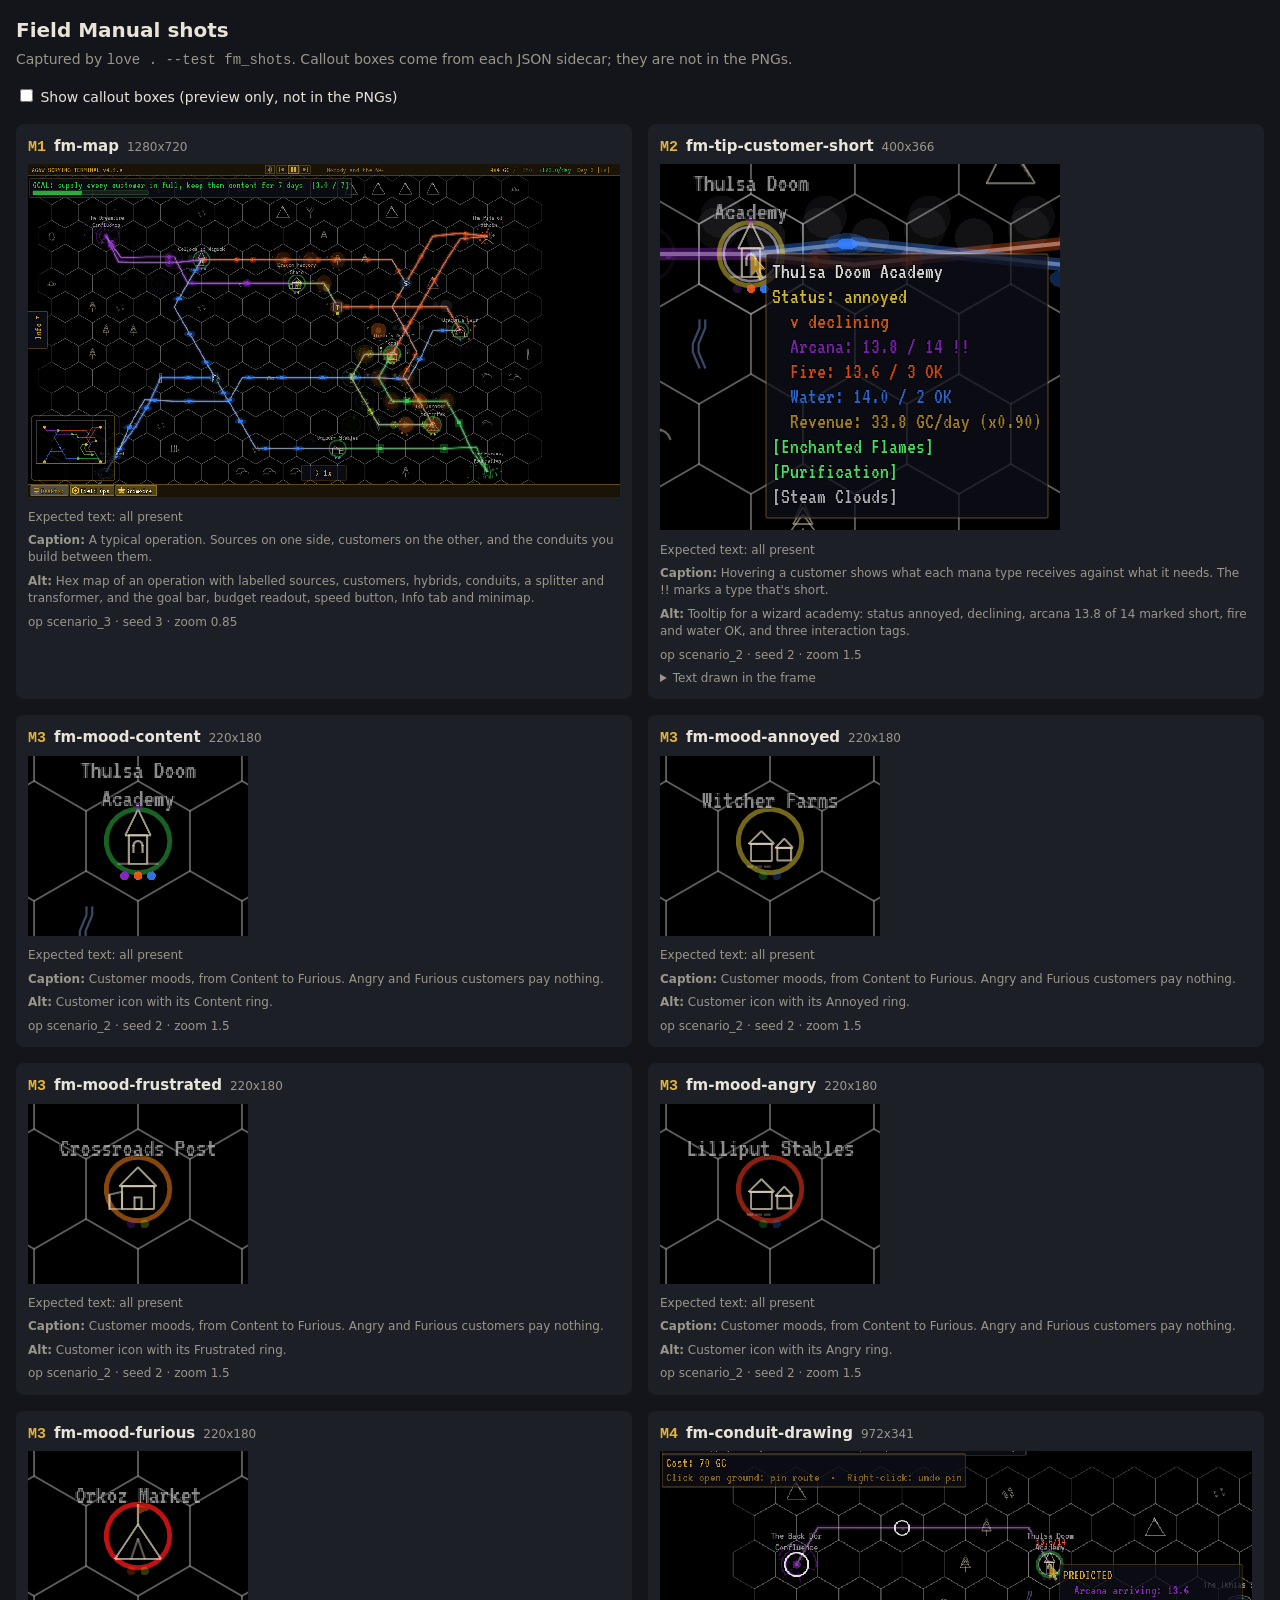
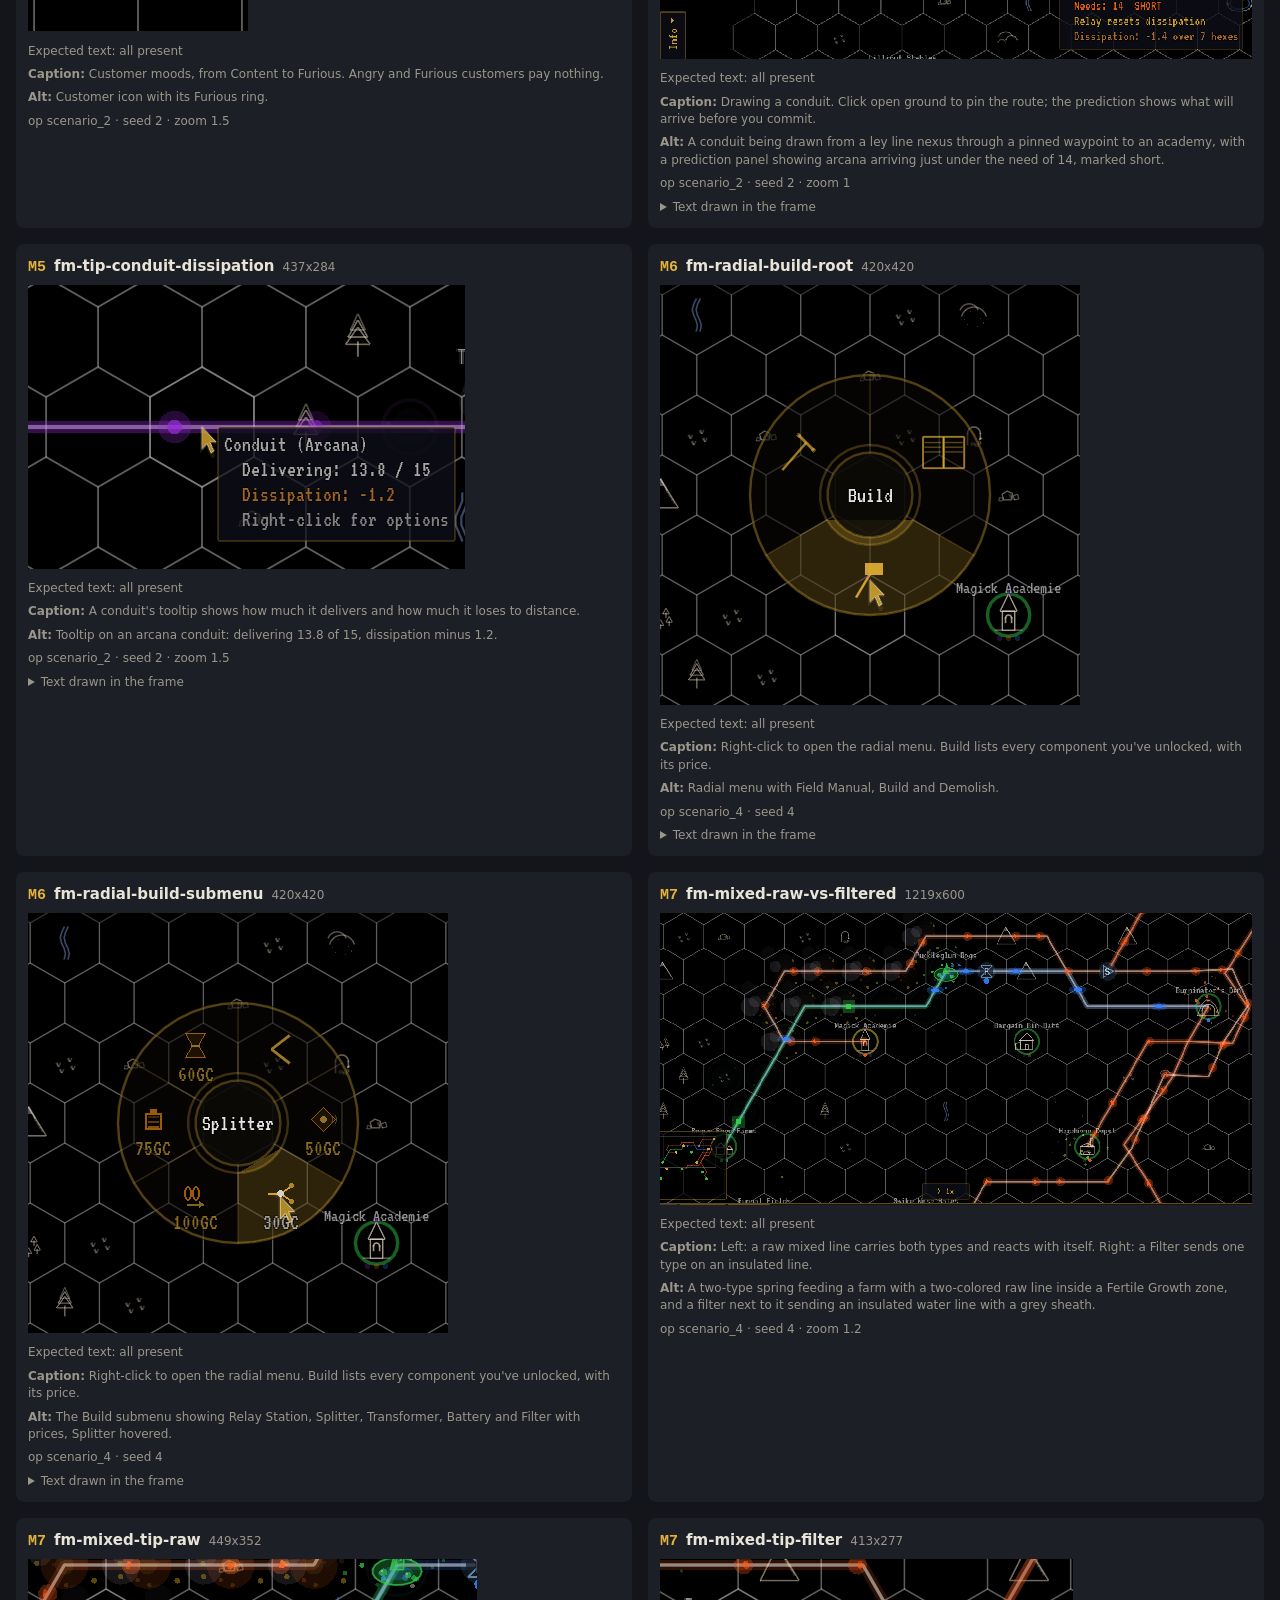
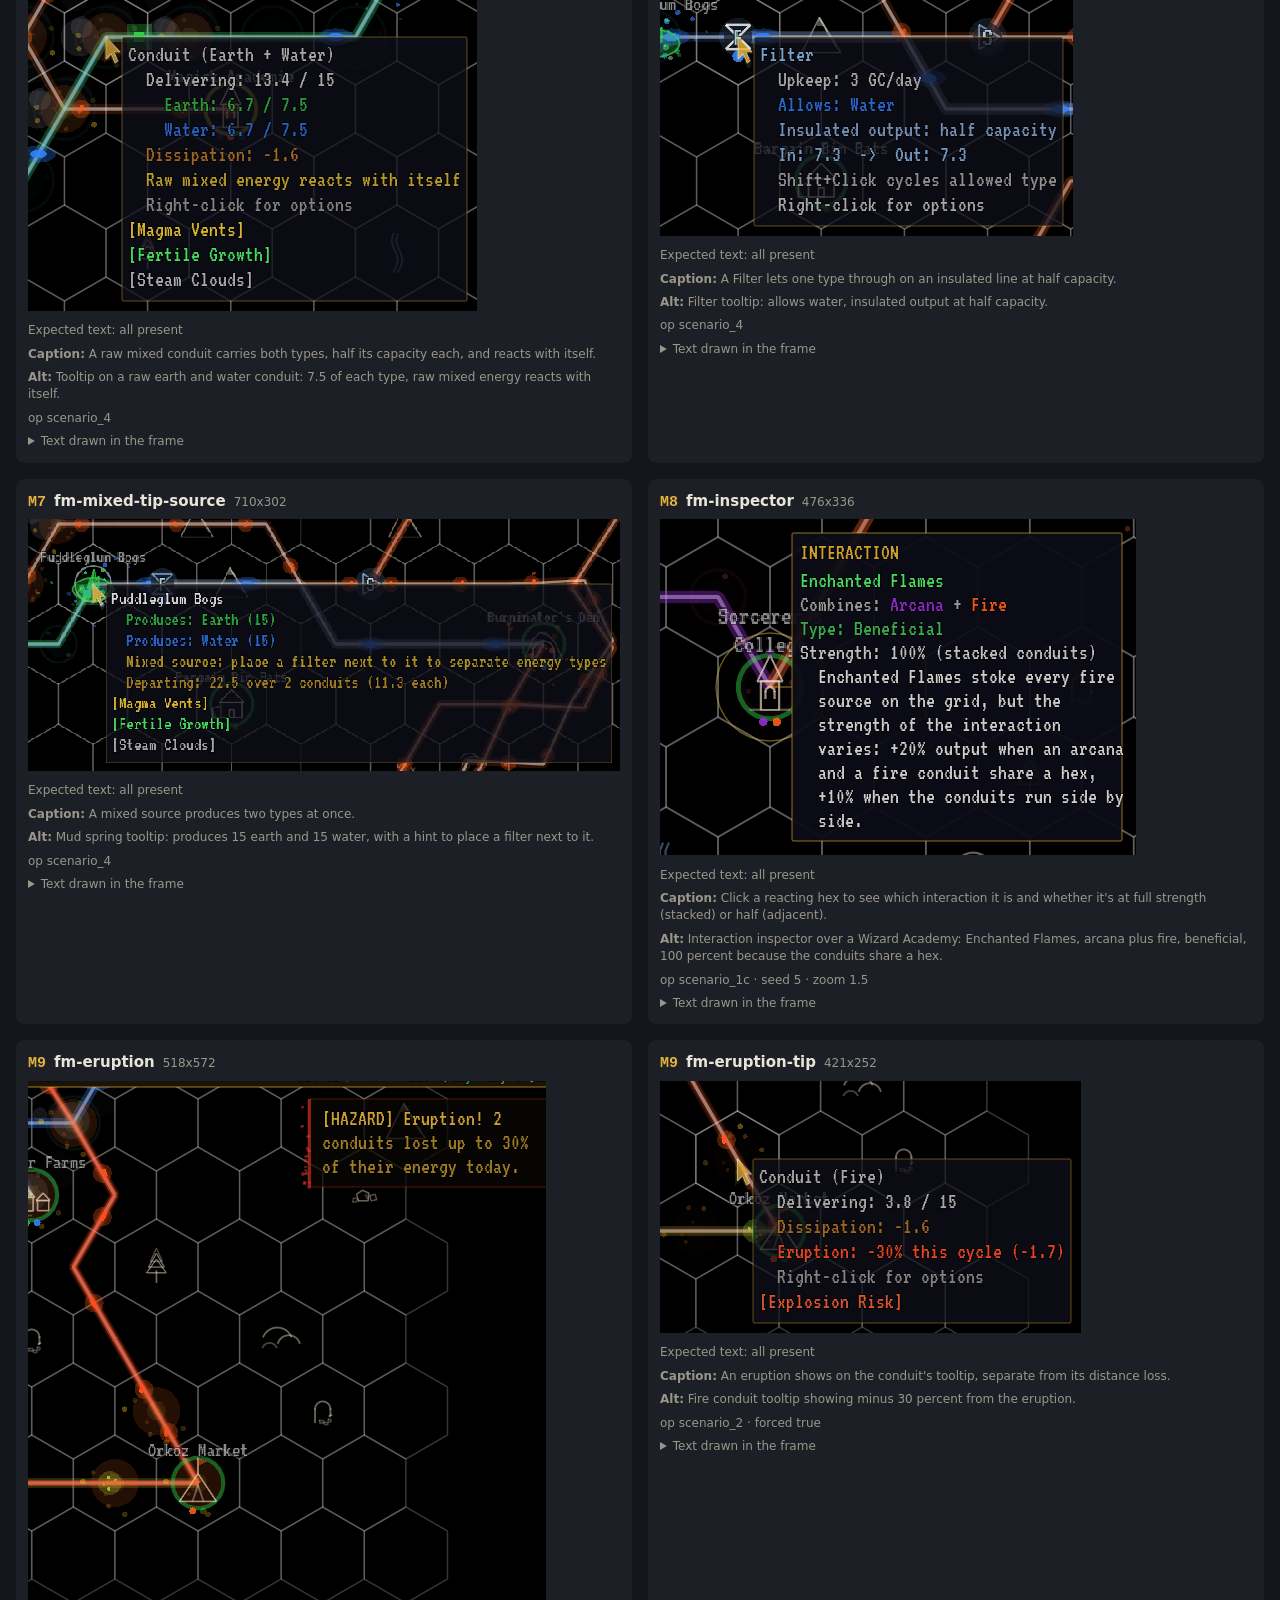
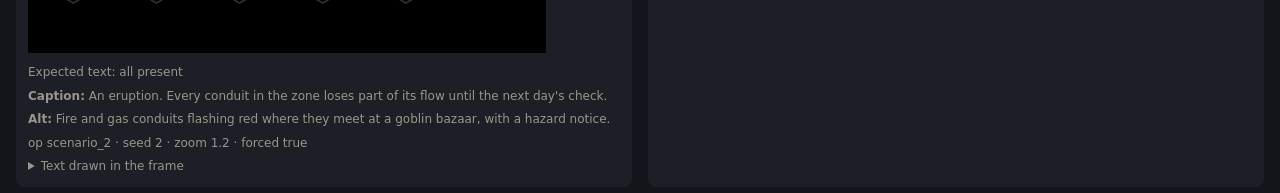
==== fm-shots/index.html @ 72612982 "Add Field Manual screenshot masters The nine Must shots (M1-M9, 18 images) captured from game 1.1.0 " ====
<!doctype html><html lang="en"><head><meta charset="utf-8">
<meta name="viewport" content="width=device-width, initial-scale=1">
<title>Field Manual Shots</title>
<style>
:root { --bg:#14151a; --card:#1d1f26; --fg:#e8e4d8; --dim:#9a968a; --amber:#e6b33a; --bad:#ff6b5a; --ok:#6fd38a; --box:#39c6ff; }
* { box-sizing: border-box; }
body { margin:0; padding:16px; background:var(--bg); color:var(--fg); font:14px/1.45 -apple-system, system-ui, sans-serif; }
h1 { font-size:20px; margin:0 0 4px; } .sub { color:var(--dim); margin:0 0 16px; }
.bar { display:flex; gap:16px; align-items:center; margin-bottom:16px; flex-wrap:wrap; }
.grid { display:grid; grid-template-columns:repeat(auto-fill, minmax(min(100%, 520px), 1fr)); gap:16px; }
.card { background:var(--card); border-radius:8px; padding:12px; min-width:0; }
.card h2 { font-size:15px; margin:0 0 6px; display:flex; gap:8px; align-items:baseline; flex-wrap:wrap; }
.id { color:var(--amber); font-family:ui-monospace, monospace; }
.size { color:var(--dim); font-weight:normal; font-size:12px; }
.shot { position:relative; display:inline-block; max-width:100%; line-height:0; background:#000; }
.shot img { max-width:100%; height:auto; display:block; image-rendering:pixelated; }
.co { position:absolute; border:2px solid var(--box); border-radius:3px; pointer-events:none; }
.co span { position:absolute; left:-2px; top:-18px; background:var(--box); color:#000; font:600 11px/16px system-ui; padding:0 4px; white-space:nowrap; border-radius:2px; }
body.nocall .co { display:none; }
.ok { color:var(--ok); } .bad { color:var(--bad); }
.meta { color:var(--dim); font-size:12px; margin-top:6px; overflow-wrap:anywhere; }
details { margin-top:6px; font-size:12px; color:var(--dim); } pre { white-space:pre-wrap; overflow-wrap:anywhere; }
</style></head><body class="nocall">
<h1>Field Manual shots</h1>
<p class="sub">Captured by <code>love . --test fm_shots</code>. Callout boxes come from each JSON sidecar; they are not in the PNGs.</p>
<div class="bar"><label><input type="checkbox" onchange="document.body.classList.toggle('nocall', !this.checked)"> Show callout boxes (preview only, not in the PNGs)</label></div>
<div class="grid">

<div class="card">
<h2><span class="id">M1</span> fm-map <span class="size">1280x720</span></h2>
<div class="shot"><img src="fm-map.png" width="1280" height="720" alt="Hex map of an operation with labelled sources, customers, hybrids, conduits, a splitter and transformer, and the goal bar, budget readout, speed button, Info tab and minimap." loading="lazy">
<div class="co" style="left:11.563%;top:18.889%;width:3.203%;height:5.694%"><span>source</span></div>
<div class="co" style="left:27.734%;top:25.972%;width:3.203%;height:5.694%"><span>customer</span></div>
<div class="co" style="left:43.906%;top:33.194%;width:2.891%;height:5.139%"><span>mood ring</span></div>
<div class="co" style="left:44.766%;top:37.917%;width:1.250%;height:1.250%"><span>need dots (bright = supplied)</span></div>
<div class="co" style="left:59.922%;top:54.306%;width:3.203%;height:5.694%"><span>hybrid</span></div>
<div class="co" style="left:11.563%;top:18.889%;width:19.297%;height:12.778%"><span>conduit with pulses</span></div>
<div class="co" style="left:62.500%;top:33.472%;width:2.656%;height:4.722%"><span>splitter</span></div>
<div class="co" style="left:50.938%;top:40.556%;width:2.656%;height:4.722%"><span>transformer</span></div>
<div class="co" style="left:0.781%;top:4.722%;width:53.438%;height:4.722%"><span>goal and streak bar</span></div>
<div class="co" style="left:78.047%;top:0.417%;width:3.281%;height:2.500%"><span>budget and credit limit</span></div>
<div class="co" style="left:86.250%;top:0.417%;width:5.469%;height:2.500%"><span>daily income</span></div>
<div class="co" style="left:92.813%;top:0.417%;width:5.469%;height:2.500%"><span>day</span></div>
<div class="co" style="left:45.547%;top:89.444%;width:8.828%;height:6.667%"><span>speed control</span></div>
<div class="co" style="left:0.000%;top:44.167%;width:3.281%;height:11.111%"><span>[Info] tab</span></div>
<div class="co" style="left:0.625%;top:75.556%;width:14.063%;height:19.444%"><span>minimap</span></div>
<div class="co" style="left:0.000%;top:96.111%;width:100.000%;height:3.889%"><span>taskbar</span></div>
</div>
<div class="meta ok">Expected text: all present</div>
<div class="meta"><b>Caption:</b> A typical operation. Sources on one side, customers on the other, and the conduits you build between them.</div>
<div class="meta"><b>Alt:</b> Hex map of an operation with labelled sources, customers, hybrids, conduits, a splitter and transformer, and the goal bar, budget readout, speed button, Info tab and minimap.</div>
<div class="meta">op scenario_3 &middot; seed 3 &middot; zoom 0.85</div>
</div>
<div class="card">
<h2><span class="id">M2</span> fm-tip-customer-short <span class="size">400x366</span></h2>
<div class="shot"><img src="fm-tip-customer-short.png" width="400" height="366" alt="Tooltip for a wizard academy: status annoyed, declining, arcana 13.8 of 14 marked short, fire and water OK, and three interaction tags." loading="lazy">
<div class="co" style="left:28.000%;top:46.721%;width:49.500%;height:6.011%"><span>got / need</span></div>
<div class="co" style="left:73.000%;top:46.721%;width:4.500%;height:6.011%"><span>!! means short</span></div>
<div class="co" style="left:28.000%;top:39.891%;width:29.250%;height:6.011%"><span>declining trend</span></div>
<div class="co" style="left:79.750%;top:67.213%;width:15.750%;height:6.011%"><span>mood multiplier</span></div>
</div>
<div class="meta ok">Expected text: all present</div>
<div class="meta"><b>Caption:</b> Hovering a customer shows what each mana type receives against what it needs. The !! marks a type that's short.</div>
<div class="meta"><b>Alt:</b> Tooltip for a wizard academy: status annoyed, declining, arcana 13.8 of 14 marked short, fire and water OK, and three interaction tags.</div>
<div class="meta">op scenario_2 &middot; seed 2 &middot; zoom 1.5</div>
<details><summary>Text drawn in the frame</summary><pre>The Back Dor
Confluence
The Maha's Flame
The Ikhlas Spring
The Underdark
Seam
The Bog of
Eternal Stench
Thulsa Doom
Academy
Lilliput Stables
Witcher Farms
Crossroads Post
Orkoz Market
GOAL: supply every customer in full, keep them content for 5 days
Thulsa Doom Academy
Status: annoyed
  v declining
  Arcana: 13.8 / 14 !!
  Fire: 13.6 / 3 OK
  Water: 14.0 / 2 OK
  Revenue: 33.8 GC/day (x0.90)
[Enchanted Flames]
[Purification]
[Steam Clouds]
&gt; 1x
Info
AG&amp;W SCRYING TERMINAL v4.2.0
Day 1 [1x]
+33.8/day
240 GC
 / -200
Nobody and the NeckRomancers - If It Don't Bite
Nobody and the NeckRomancers - If It Don't Bite
Desktop
Field Ops
Grimoire</pre></details>
</div>
<div class="card">
<h2><span class="id">M3</span> fm-mood-content <span class="size">220x180</span></h2>
<div class="shot"><img src="fm-mood-content.png" width="220" height="180" alt="Customer icon with its Content ring." loading="lazy">
</div>
<div class="meta ok">Expected text: all present</div>
<div class="meta"><b>Caption:</b> Customer moods, from Content to Furious. Angry and Furious customers pay nothing.</div>
<div class="meta"><b>Alt:</b> Customer icon with its Content ring.</div>
<div class="meta">op scenario_2 &middot; seed 2 &middot; zoom 1.5</div>
</div>
<div class="card">
<h2><span class="id">M3</span> fm-mood-annoyed <span class="size">220x180</span></h2>
<div class="shot"><img src="fm-mood-annoyed.png" width="220" height="180" alt="Customer icon with its Annoyed ring." loading="lazy">
</div>
<div class="meta ok">Expected text: all present</div>
<div class="meta"><b>Caption:</b> Customer moods, from Content to Furious. Angry and Furious customers pay nothing.</div>
<div class="meta"><b>Alt:</b> Customer icon with its Annoyed ring.</div>
<div class="meta">op scenario_2 &middot; seed 2 &middot; zoom 1.5</div>
</div>
<div class="card">
<h2><span class="id">M3</span> fm-mood-frustrated <span class="size">220x180</span></h2>
<div class="shot"><img src="fm-mood-frustrated.png" width="220" height="180" alt="Customer icon with its Frustrated ring." loading="lazy">
</div>
<div class="meta ok">Expected text: all present</div>
<div class="meta"><b>Caption:</b> Customer moods, from Content to Furious. Angry and Furious customers pay nothing.</div>
<div class="meta"><b>Alt:</b> Customer icon with its Frustrated ring.</div>
<div class="meta">op scenario_2 &middot; seed 2 &middot; zoom 1.5</div>
</div>
<div class="card">
<h2><span class="id">M3</span> fm-mood-angry <span class="size">220x180</span></h2>
<div class="shot"><img src="fm-mood-angry.png" width="220" height="180" alt="Customer icon with its Angry ring." loading="lazy">
</div>
<div class="meta ok">Expected text: all present</div>
<div class="meta"><b>Caption:</b> Customer moods, from Content to Furious. Angry and Furious customers pay nothing.</div>
<div class="meta"><b>Alt:</b> Customer icon with its Angry ring.</div>
<div class="meta">op scenario_2 &middot; seed 2 &middot; zoom 1.5</div>
</div>
<div class="card">
<h2><span class="id">M3</span> fm-mood-furious <span class="size">220x180</span></h2>
<div class="shot"><img src="fm-mood-furious.png" width="220" height="180" alt="Customer icon with its Furious ring." loading="lazy">
</div>
<div class="meta ok">Expected text: all present</div>
<div class="meta"><b>Caption:</b> Customer moods, from Content to Furious. Angry and Furious customers pay nothing.</div>
<div class="meta"><b>Alt:</b> Customer icon with its Furious ring.</div>
<div class="meta">op scenario_2 &middot; seed 2 &middot; zoom 1.5</div>
</div>
<div class="card">
<h2><span class="id">M4</span> fm-conduit-drawing <span class="size">972x341</span></h2>
<div class="shot"><img src="fm-conduit-drawing.png" width="972" height="341" alt="A conduit being drawn from a ley line nexus through a pinned waypoint to an academy, with a prediction panel showing arcana arriving just under the need of 14, marked short." loading="lazy">
<div class="co" style="left:20.576%;top:47.507%;width:4.938%;height:14.076%"><span>source</span></div>
<div class="co" style="left:38.889%;top:31.085%;width:4.115%;height:11.730%"><span>pinned waypoint</span></div>
<div class="co" style="left:20.576%;top:29.912%;width:47.737%;height:31.672%"><span>route preview</span></div>
<div class="co" style="left:1.029%;top:2.346%;width:50.000%;height:13.490%"><span>cost line</span></div>
<div class="co" style="left:67.490%;top:54.545%;width:30.864%;height:40.762%"><span>prediction panel</span></div>
</div>
<div class="meta ok">Expected text: all present</div>
<div class="meta"><b>Caption:</b> Drawing a conduit. Click open ground to pin the route; the prediction shows what will arrive before you commit.</div>
<div class="meta"><b>Alt:</b> A conduit being drawn from a ley line nexus through a pinned waypoint to an academy, with a prediction panel showing arcana arriving just under the need of 14, marked short.</div>
<div class="meta">op scenario_2 &middot; seed 2 &middot; zoom 1</div>
<details><summary>Text drawn in the frame</summary><pre>13.6/14
The Back Dor
Confluence
The Maha's Flame
The Ikhlas Spring
The Underdark
Seam
The Bog of
Eternal Stench
Thulsa Doom
Academy
Lilliput Stables
Witcher Farms
Crossroads Post
Orkoz Market
GOAL: supply every customer in full, keep them content for 5 days
Cost: 70 GC
Click open ground: pin route  •  Right-click: undo pin
PREDICTED
  Arcana arriving: 13.6
  Needs: 14  SHORT
  Relay resets dissipation
  Dissipation: -1.4 over 7 hexes
&gt; 1x
Info
AG&amp;W SCRYING TERMINAL v4.2.0
Day 0 [1x]
+0.0/day
500 GC
 / -200
Nobody and the NeckRomancers - If It Don't Bite
Nobody and the NeckRomancers - If It Don't Bite
Desktop
Field Ops
Grimoire</pre></details>
</div>
<div class="card">
<h2><span class="id">M5</span> fm-tip-conduit-dissipation <span class="size">437x284</span></h2>
<div class="shot"><img src="fm-tip-conduit-dissipation.png" width="437" height="284" alt="Tooltip on an arcana conduit: delivering 13.8 of 15, dissipation minus 1.2." loading="lazy">
<div class="co" style="left:44.851%;top:60.915%;width:47.368%;height:7.746%"><span>delivered / capacity</span></div>
<div class="co" style="left:44.851%;top:69.718%;width:39.130%;height:7.746%"><span>distance loss</span></div>
</div>
<div class="meta ok">Expected text: all present</div>
<div class="meta"><b>Caption:</b> A conduit's tooltip shows how much it delivers and how much it loses to distance.</div>
<div class="meta"><b>Alt:</b> Tooltip on an arcana conduit: delivering 13.8 of 15, dissipation minus 1.2.</div>
<div class="meta">op scenario_2 &middot; seed 2 &middot; zoom 1.5</div>
<details><summary>Text drawn in the frame</summary><pre>The Back Dor
Confluence
The Maha's Flame
The Ikhlas Spring
The Underdark
Seam
The Bog of
Eternal Stench
Thulsa Doom
Academy
Lilliput Stables
Witcher Farms
Crossroads Post
Orkoz Market
GOAL: supply every customer in full, keep them content for 5 days
Conduit (Arcana)
  Delivering: 13.8 / 15
  Dissipation: -1.2
  Right-click for options
&gt; 1x
Info
AG&amp;W SCRYING TERMINAL v4.2.0
Day 1 [1x]
+37.6/day
240 GC
 / -200
Nobody and the NeckRomancers - If It Don't Bite
Nobody and the NeckRomancers - If It Don't Bite
Desktop
Field Ops
Grimoire</pre></details>
</div>
<div class="card">
<h2><span class="id">M6</span> fm-radial-build-root <span class="size">420x420</span></h2>
<div class="shot"><img src="fm-radial-build-root.png" width="420" height="420" alt="Radial menu with Field Manual, Build and Demolish." loading="lazy">
</div>
<div class="meta ok">Expected text: all present</div>
<div class="meta"><b>Caption:</b> Right-click to open the radial menu. Build lists every component you've unlocked, with its price.</div>
<div class="meta"><b>Alt:</b> Radial menu with Field Manual, Build and Demolish.</div>
<div class="meta">op scenario_4 &middot; seed 4</div>
<details><summary>Text drawn in the frame</summary><pre>The Nightlight
Nexus
The Ashen Rift
The Hollow Places
Seep
Puddleglum Bogs
Magick Academie
Bargain Bin Bats
Hardhome Depot
Fungal Fields
Rogue Shoe Farms
Mimic Estates
Spike Nose Sales
Burninator's Den
Ye Dollar
Generale
Homeopathic
Magick College
GOAL: supply every customer in full, keep them content for 10 days
|| PAUSED
Build
Info
AG&amp;W SCRYING TERMINAL v4.2.0
Day 0 [1x] [P]
+0.0/day
1000 GC
 / -500
Nobody and the NeckRomancers - If It Don't Bite
Nobody and the NeckRomancers - If It Don't Bite
Desktop
Field Ops
Grimoire</pre></details>
</div>
<div class="card">
<h2><span class="id">M6</span> fm-radial-build-submenu <span class="size">420x420</span></h2>
<div class="shot"><img src="fm-radial-build-submenu.png" width="420" height="420" alt="The Build submenu showing Relay Station, Splitter, Transformer, Battery and Filter with prices, Splitter hovered." loading="lazy">
</div>
<div class="meta ok">Expected text: all present</div>
<div class="meta"><b>Caption:</b> Right-click to open the radial menu. Build lists every component you've unlocked, with its price.</div>
<div class="meta"><b>Alt:</b> The Build submenu showing Relay Station, Splitter, Transformer, Battery and Filter with prices, Splitter hovered.</div>
<div class="meta">op scenario_4 &middot; seed 4</div>
<details><summary>Text drawn in the frame</summary><pre>The Nightlight
Nexus
The Ashen Rift
The Hollow Places
Seep
Puddleglum Bogs
Magick Academie
Bargain Bin Bats
Hardhome Depot
Fungal Fields
Rogue Shoe Farms
Mimic Estates
Spike Nose Sales
Burninator's Den
Ye Dollar
Generale
Homeopathic
Magick College
GOAL: supply every customer in full, keep them content for 10 days
|| PAUSED
[ PAUSED — press SPACE or click &gt;&gt; ]
50GC
30GC
100GC
75GC
60GC
Splitter
Info
AG&amp;W SCRYING TERMINAL v4.2.0
Day 0 [1x] [P]
+0.0/day
1000 GC
 / -500
Nobody and the NeckRomancers - If It Don't Bite
Nobody and the NeckRomancers - If It Don't Bite
Desktop
Field Ops
Grimoire</pre></details>
</div>
<div class="card">
<h2><span class="id">M7</span> fm-mixed-raw-vs-filtered <span class="size">1219x600</span></h2>
<div class="shot"><img src="fm-mixed-raw-vs-filtered.png" width="1219" height="600" alt="A two-type spring feeding a farm with a two-colored raw line inside a Fertile Growth zone, and a filter next to it sending an insulated water line with a grey sheath." loading="lazy">
<div class="co" style="left:45.939%;top:15.167%;width:4.758%;height:9.667%"><span>mixed source</span></div>
<div class="co" style="left:8.450%;top:15.167%;width:42.248%;height:69.667%"><span>raw two-tone line</span></div>
<div class="co" style="left:34.537%;top:24.833%;width:13.946%;height:14.333%"><span>Fertile Growth zone</span></div>
<div class="co" style="left:53.158%;top:16.000%;width:3.938%;height:8.000%"><span>filter</span></div>
<div class="co" style="left:52.748%;top:15.167%;width:42.248%;height:21.667%"><span>insulated line</span></div>
</div>
<div class="meta ok">Expected text: all present</div>
<div class="meta"><b>Caption:</b> Left: a raw mixed line carries both types and reacts with itself. Right: a Filter sends one type on an insulated line.</div>
<div class="meta"><b>Alt:</b> A two-type spring feeding a farm with a two-colored raw line inside a Fertile Growth zone, and a filter next to it sending an insulated water line with a grey sheath.</div>
<div class="meta">op scenario_4 &middot; seed 4 &middot; zoom 1.2</div>
</div>
<div class="card">
<h2><span class="id">M7</span> fm-mixed-tip-raw <span class="size">449x352</span></h2>
<div class="shot"><img src="fm-mixed-tip-raw.png" width="449" height="352" alt="Tooltip on a raw earth and water conduit: 7.5 of each type, raw mixed energy reacts with itself." loading="lazy">
<div class="co" style="left:22.272%;top:38.068%;width:40.089%;height:13.352%"><span>per-type share</span></div>
<div class="co" style="left:22.272%;top:59.375%;width:74.165%;height:6.250%"><span>reacts with itself</span></div>
</div>
<div class="meta ok">Expected text: all present</div>
<div class="meta"><b>Caption:</b> A raw mixed conduit carries both types, half its capacity each, and reacts with itself.</div>
<div class="meta"><b>Alt:</b> Tooltip on a raw earth and water conduit: 7.5 of each type, raw mixed energy reacts with itself.</div>
<div class="meta">op scenario_4</div>
<details><summary>Text drawn in the frame</summary><pre>F
S
The Nightlight
Nexus
The Ashen Rift
The Hollow Places
Seep
Puddleglum Bogs
Magick Academie
Bargain Bin Bats
Hardhome Depot
Fungal Fields
Rogue Shoe Farms
Mimic Estates
Spike Nose Sales
Burninator's Den
Ye Dollar
Generale
Homeopathic
Magick College
GOAL: supply every customer in full, keep them content for 10 days
Conduit (Earth + Water)
  Delivering: 13.4 / 15
    Earth: 6.7 / 7.5
    Water: 6.7 / 7.5
  Dissipation: -1.6
  Raw mixed energy reacts with itself
  Right-click for options
[Magma Vents]
[Fertile Growth]
[Steam Clouds]
&gt; 1x
Info
AG&amp;W SCRYING TERMINAL v4.2.0
Day 2 [1x]
+55.4/day
1106 GC
 / -500
Nobody and the NeckRomancers - If It Don't Bite
Nobody and the NeckRomancers - If It Don't Bite
Desktop
Field Ops
Grimoire</pre></details>
</div>
<div class="card">
<h2><span class="id">M7</span> fm-mixed-tip-filter <span class="size">413x277</span></h2>
<div class="shot"><img src="fm-mixed-tip-filter.png" width="413" height="277" alt="Filter tooltip: allows water, insulated output at half capacity." loading="lazy">
<div class="co" style="left:24.213%;top:48.375%;width:32.688%;height:7.942%"><span>allowed type</span></div>
<div class="co" style="left:24.213%;top:57.401%;width:71.913%;height:7.942%"><span>half capacity</span></div>
</div>
<div class="meta ok">Expected text: all present</div>
<div class="meta"><b>Caption:</b> A Filter lets one type through on an insulated line at half capacity.</div>
<div class="meta"><b>Alt:</b> Filter tooltip: allows water, insulated output at half capacity.</div>
<div class="meta">op scenario_4</div>
<details><summary>Text drawn in the frame</summary><pre>F
S
The Nightlight
Nexus
The Ashen Rift
The Hollow Places
Seep
Puddleglum Bogs
Magick Academie
Bargain Bin Bats
Hardhome Depot
Fungal Fields
Rogue Shoe Farms
Mimic Estates
Spike Nose Sales
Burninator's Den
Ye Dollar
Generale
Homeopathic
Magick College
GOAL: supply every customer in full, keep them content for 10 days
Filter
  Upkeep: 3 GC/day
  Allows: Water
  Insulated output: half capacity
  In: 7.3  -&gt;  Out: 7.3
  Shift+Click cycles allowed type
  Right-click for options
&gt; 1x
Info
AG&amp;W SCRYING TERMINAL v4.2.0
Day 2 [1x]
+55.4/day
1109 GC
 / -500
Nobody and the NeckRomancers - If It Don't Bite
Nobody and the NeckRomancers - If It Don't Bite
Desktop
Field Ops
Grimoire</pre></details>
</div>
<div class="card">
<h2><span class="id">M7</span> fm-mixed-tip-source <span class="size">710x302</span></h2>
<div class="shot"><img src="fm-mixed-tip-source.png" width="710" height="302" alt="Mud spring tooltip: produces 15 earth and 15 water, with a hint to place a filter next to it." loading="lazy">
<div class="co" style="left:14.085%;top:36.093%;width:27.887%;height:15.563%"><span>two types</span></div>
<div class="co" style="left:14.085%;top:52.649%;width:83.662%;height:7.285%"><span>filter hint</span></div>
</div>
<div class="meta ok">Expected text: all present</div>
<div class="meta"><b>Caption:</b> A mixed source produces two types at once.</div>
<div class="meta"><b>Alt:</b> Mud spring tooltip: produces 15 earth and 15 water, with a hint to place a filter next to it.</div>
<div class="meta">op scenario_4</div>
<details><summary>Text drawn in the frame</summary><pre>F
S
The Nightlight
Nexus
The Ashen Rift
The Hollow Places
Seep
Puddleglum Bogs
Magick Academie
Bargain Bin Bats
Hardhome Depot
Fungal Fields
Rogue Shoe Farms
Mimic Estates
Spike Nose Sales
Burninator's Den
Ye Dollar
Generale
Homeopathic
Magick College
GOAL: supply every customer in full, keep them content for 10 days
Puddleglum Bogs
  Produces: Earth (15)
  Produces: Water (15)
  Mixed source: place a filter next to it to separate energy types
  Departing: 22.5 over 2 conduits (11.3 each)
[Magma Vents]
[Fertile Growth]
[Steam Clouds]
&gt; 1x
Info
AG&amp;W SCRYING TERMINAL v4.2.0
Day 2 [1x]
+55.4/day
1112 GC
 / -500
Nobody and the NeckRomancers - If It Don't Bite
Nobody and the NeckRomancers - If It Don't Bite
Desktop
Field Ops
Grimoire</pre></details>
</div>
<div class="card">
<h2><span class="id">M8</span> fm-inspector <span class="size">476x336</span></h2>
<div class="shot"><img src="fm-inspector.png" width="476" height="336" alt="Interaction inspector over a Wizard Academy: Enchanted Flames, arcana plus fire, beneficial, 100 percent because the conduits share a hex." loading="lazy">
<div class="co" style="left:11.765%;top:33.929%;width:22.689%;height:32.143%"><span>reacting hex</span></div>
<div class="co" style="left:27.731%;top:4.167%;width:69.328%;height:91.667%"><span>inspector panel</span></div>
<div class="co" style="left:29.412%;top:36.310%;width:62.395%;height:6.548%"><span>strength</span></div>
</div>
<div class="meta ok">Expected text: all present</div>
<div class="meta"><b>Caption:</b> Click a reacting hex to see which interaction it is and whether it's at full strength (stacked) or half (adjacent).</div>
<div class="meta"><b>Alt:</b> Interaction inspector over a Wizard Academy: Enchanted Flames, arcana plus fire, beneficial, 100 percent because the conduits share a hex.</div>
<div class="meta">op scenario_1c &middot; seed 5 &middot; zoom 1.5</div>
<details><summary>Text drawn in the frame</summary><pre>The Weave's Knot
Avernus Vent
The Nelwyn Well
Sorcerer's
College
Tyrion Farms
The Secret Garden
Center
GOAL: supply every customer in full, keep them content for 3 days  [1.0 / 3]
&gt; 1x
Info
INTERACTION
Enchanted Flames
Combines: 
Arcana
 + 
Fire
Type: Beneficial
Strength: 100% (stacked conduits)
  Enchanted Flames stoke every fire
  source on the grid, but the
  strength of the interaction
  varies: +20% output when an arcana
  and a fire conduit share a hex,
  +10% when the conduits run side by
  side.
AG&amp;W SCRYING TERMINAL v4.2.0
Day 1 [1x]
+38.0/day
189 GC
 / -100
Nobody and the NeckRomancers - If It Don't Bite
Nobody and the NeckRomancers - If It Don't Bite
Desktop
Field Ops
Grimoire</pre></details>
</div>
<div class="card">
<h2><span class="id">M9</span> fm-eruption <span class="size">518x572</span></h2>
<div class="shot"><img src="fm-eruption.png" width="518" height="572" alt="Fire and gas conduits flashing red where they meet at a goblin bazaar, with a hazard notice." loading="lazy">
<div class="co" style="left:21.622%;top:60.140%;width:22.201%;height:20.105%"><span>hazard zone</span></div>
<div class="co" style="left:0.000%;top:0.000%;width:38.417%;height:75.350%"><span>flashing conduits</span></div>
<div class="co" style="left:54.826%;top:2.797%;width:42.085%;height:15.734%"><span>HAZARD notice</span></div>
</div>
<div class="meta ok">Expected text: all present</div>
<div class="meta"><b>Caption:</b> An eruption. Every conduit in the zone loses part of its flow until the next day's check.</div>
<div class="meta"><b>Alt:</b> Fire and gas conduits flashing red where they meet at a goblin bazaar, with a hazard notice.</div>
<div class="meta">op scenario_2 &middot; seed 2 &middot; zoom 1.2 &middot; forced true</div>
<details><summary>Text drawn in the frame</summary><pre>R
S
S
S
S
The Back Dor
Confluence
The Maha's Flame
The Ikhlas Spring
The Underdark
Seam
The Bog of
Eternal Stench
Thulsa Doom
Academy
Lilliput Stables
Witcher Farms
Crossroads Post
Orkoz Market
GOAL: supply every customer in full, keep them content for 5 days
Witcher Farms
Status: content
  Earth: 6.2 / 3 OK
  Water: 6.8 / 5 OK
  Revenue: 16.0 GC/day (x1.00)
  Interaction: +25% revenue
&gt; 1x
[HAZARD] Eruption! 2
conduits lost up to 30%
of their energy today.
Info
AG&amp;W SCRYING TERMINAL v4.2.0
Day 3 [1x]
+120.6/day
836 GC
 / -200
Nobody and the NeckRomancers - If It Don't Bite
Nobody and the NeckRomancers - If It Don't Bite
Desktop
Field Ops
Grimoire</pre></details>
</div>
<div class="card">
<h2><span class="id">M9</span> fm-eruption-tip <span class="size">421x252</span></h2>
<div class="shot"><img src="fm-eruption-tip.png" width="421" height="252" alt="Fire conduit tooltip showing minus 30 percent from the eruption." loading="lazy">
<div class="co" style="left:23.515%;top:63.095%;width:72.684%;height:8.730%"><span>eruption loss</span></div>
<div class="co" style="left:23.515%;top:53.175%;width:40.618%;height:8.730%"><span>distance loss</span></div>
<div class="co" style="left:23.515%;top:82.937%;width:34.204%;height:8.730%"><span>zone tag</span></div>
</div>
<div class="meta ok">Expected text: all present</div>
<div class="meta"><b>Caption:</b> An eruption shows on the conduit's tooltip, separate from its distance loss.</div>
<div class="meta"><b>Alt:</b> Fire conduit tooltip showing minus 30 percent from the eruption.</div>
<div class="meta">op scenario_2 &middot; forced true</div>
<details><summary>Text drawn in the frame</summary><pre>R
S
S
S
S
The Back Dor
Confluence
The Maha's Flame
The Ikhlas Spring
The Underdark
Seam
The Bog of
Eternal Stench
Thulsa Doom
Academy
Lilliput Stables
Witcher Farms
Crossroads Post
Orkoz Market
GOAL: supply every customer in full, keep them content for 5 days
Conduit (Fire)
  Delivering: 3.8 / 15
  Dissipation: -1.6
  Eruption: -30% this cycle (-1.7)
  Right-click for options
[Explosion Risk]
&gt; 1x
Info
AG&amp;W SCRYING TERMINAL v4.2.0
Day 3 [1x]
+120.6/day
843 GC
 / -200
Nobody and the NeckRomancers - If It Don't Bite
Nobody and the NeckRomancers - If It Don't Bite
Desktop
Field Ops
Grimoire</pre></details>
</div>
</div></body></html>
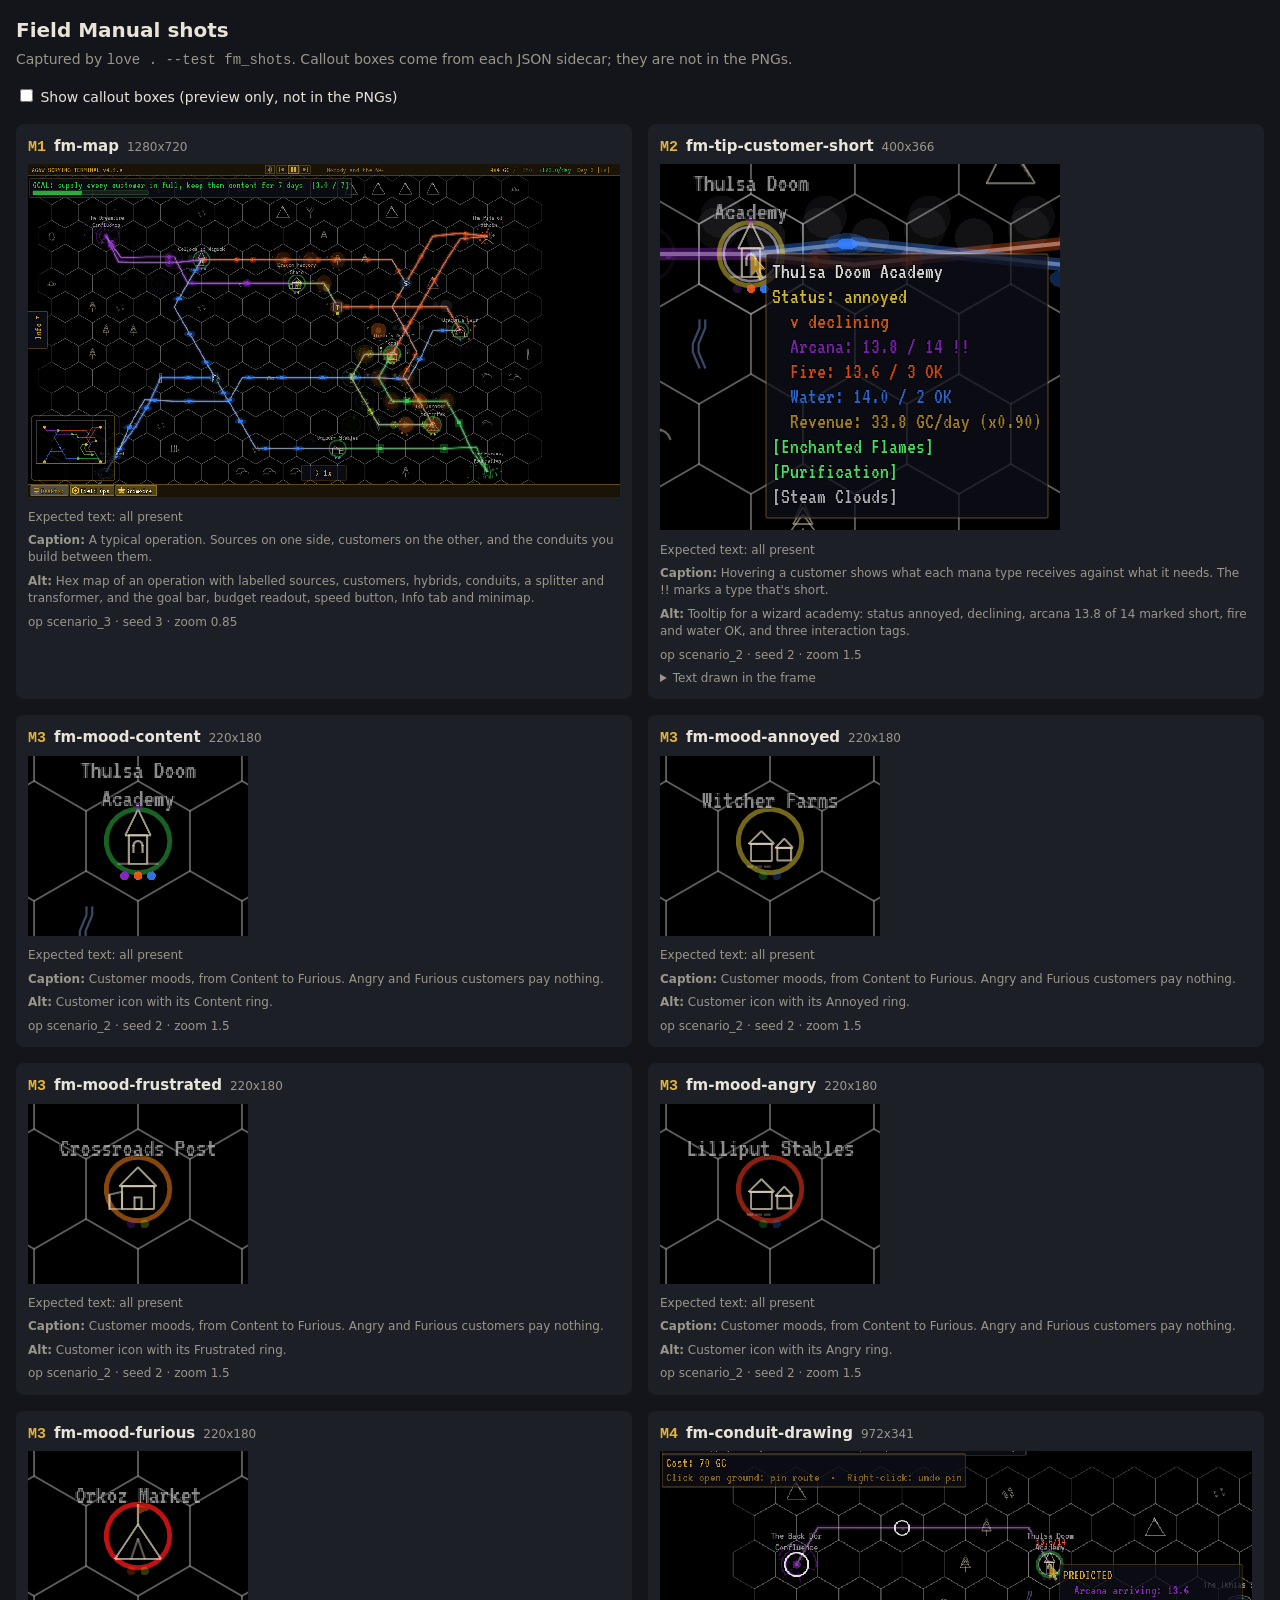
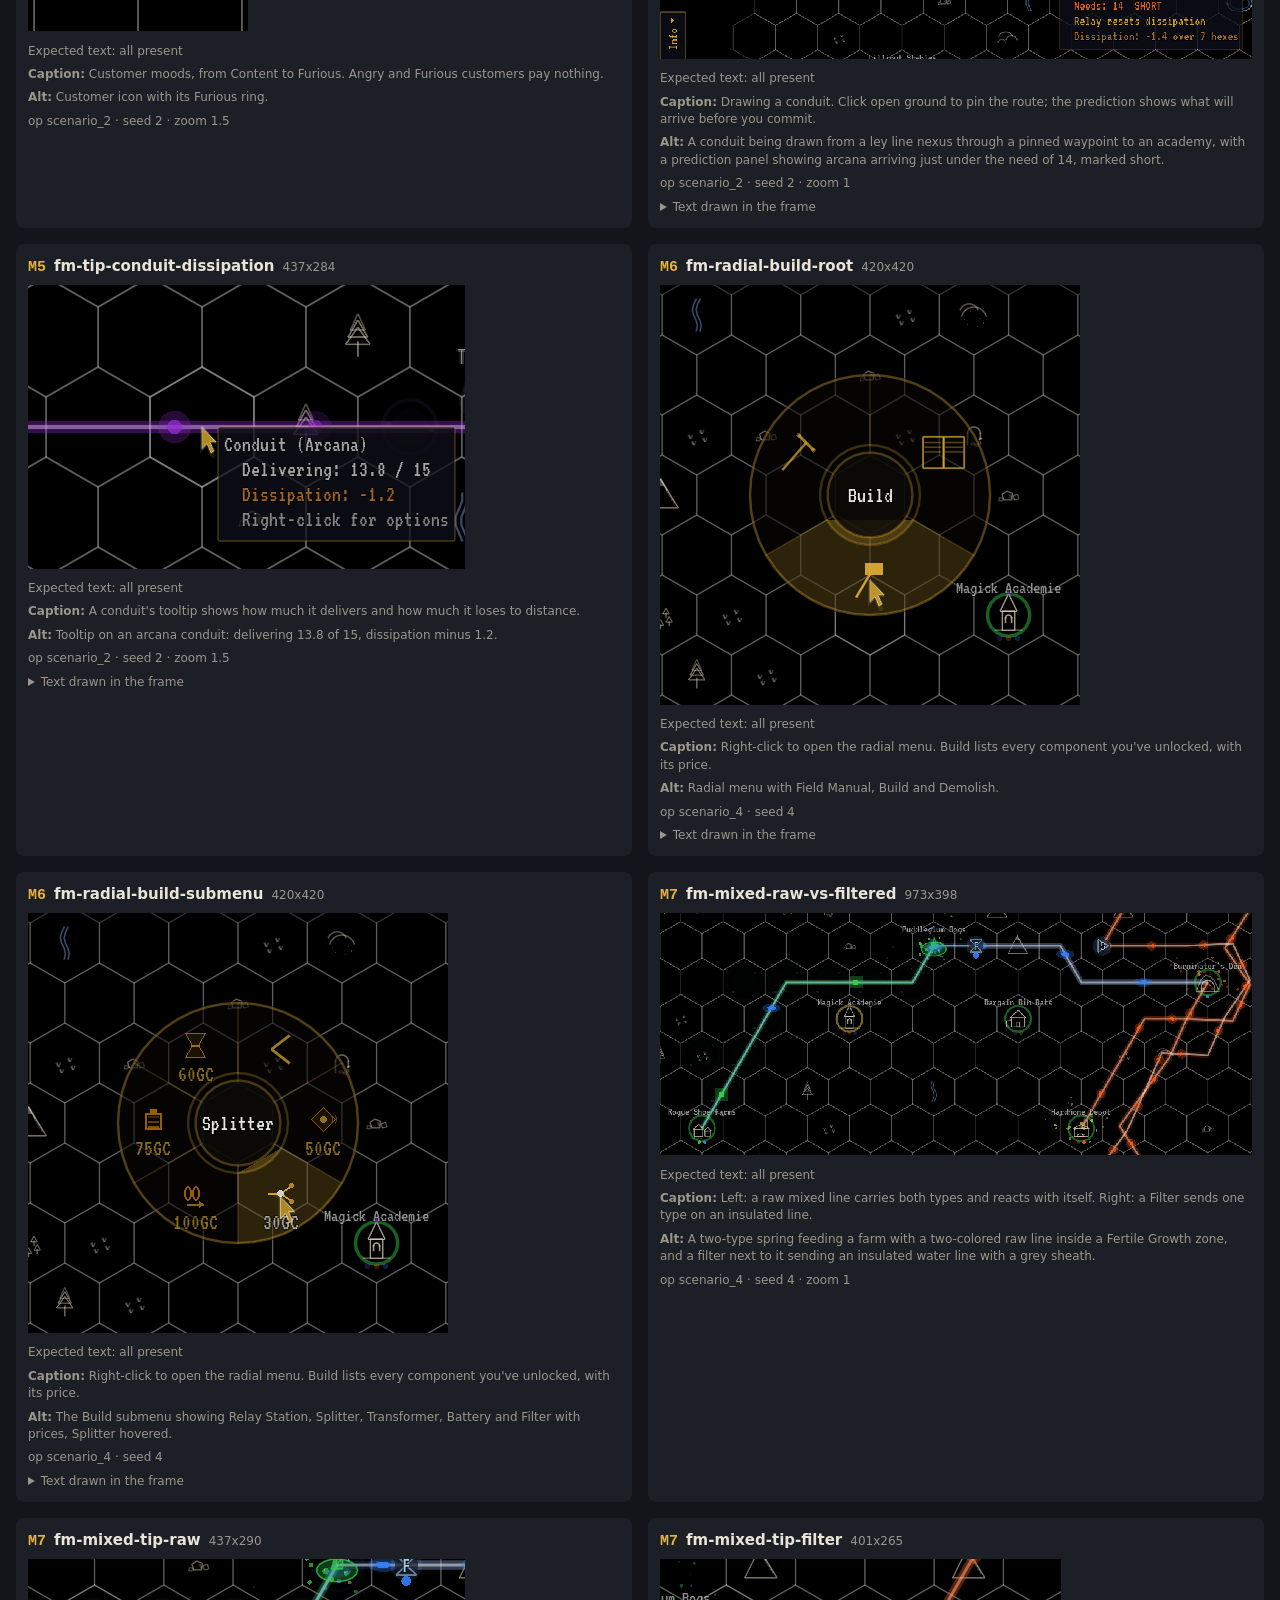
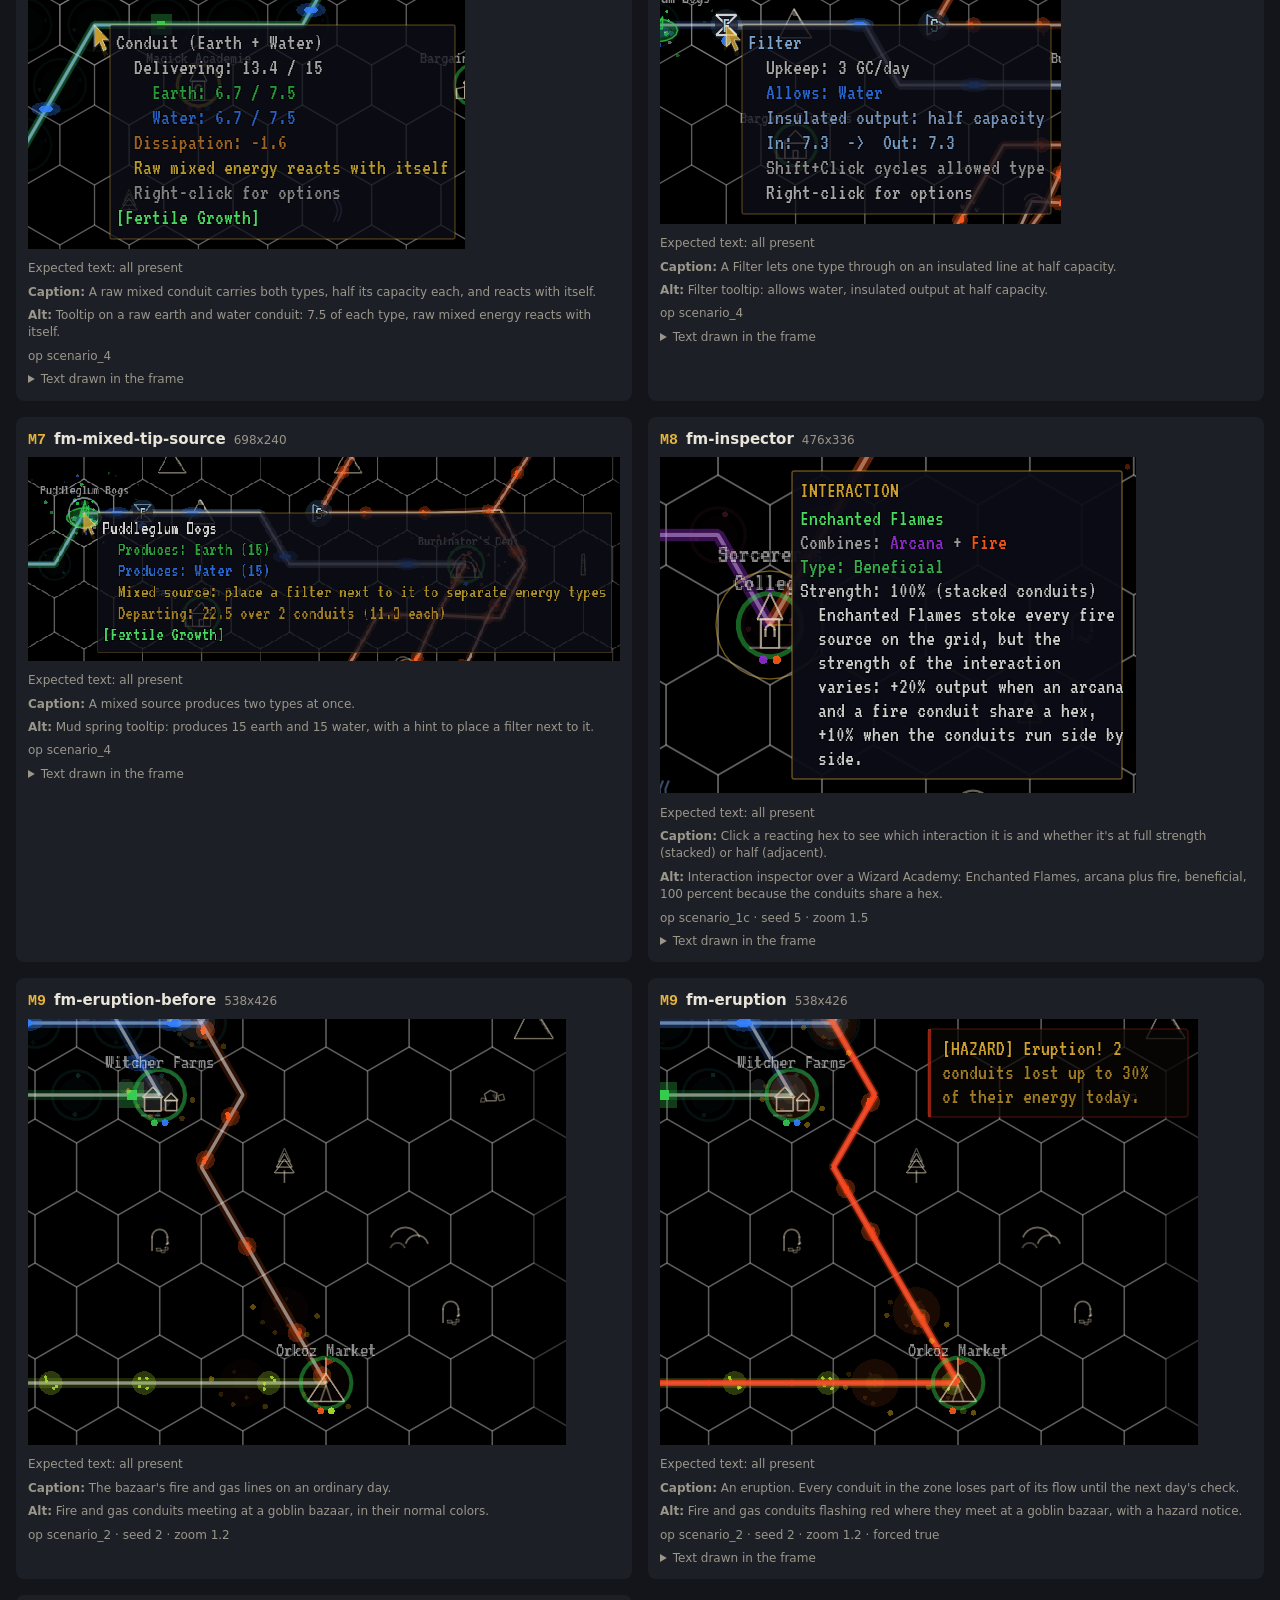
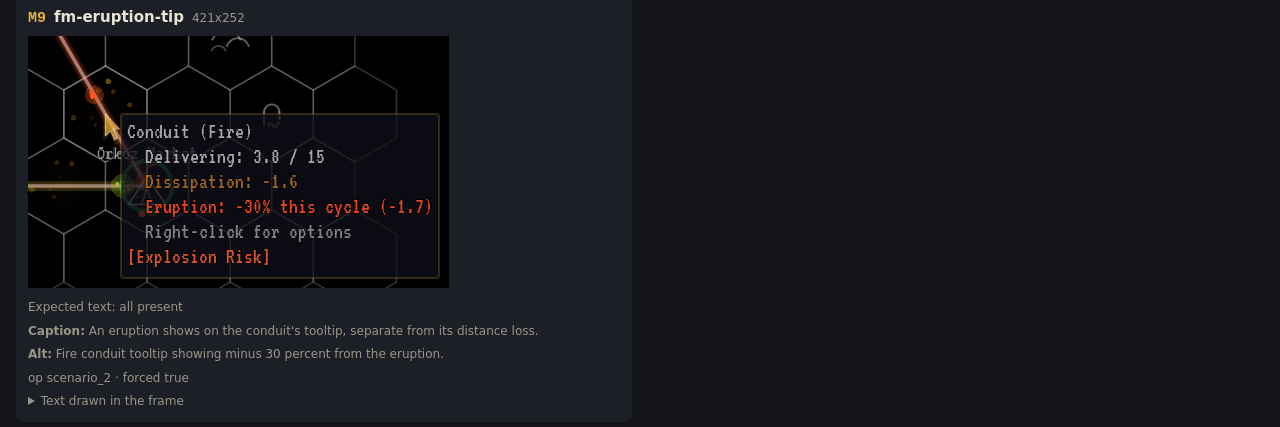
==== commit c2d30cd0: "Recaptured M7 and M9 screenshot masters M7 drops the fire line that ran along the raw Earth + Water " ====
--- a/fm-shots/index.html
+++ b/fm-shots/index.html
@@ -326,24 +326,24 @@
 Grimoire</pre></details>
 </div>
 <div class="card">
-<h2><span class="id">M7</span> fm-mixed-raw-vs-filtered <span class="size">1219x600</span></h2>
-<div class="shot"><img src="fm-mixed-raw-vs-filtered.png" width="1219" height="600" alt="A two-type spring feeding a farm with a two-colored raw line inside a Fertile Growth zone, and a filter next to it sending an insulated water line with a grey sheath." loading="lazy">
-<div class="co" style="left:45.939%;top:15.167%;width:4.758%;height:9.667%"><span>mixed source</span></div>
-<div class="co" style="left:8.450%;top:15.167%;width:42.248%;height:69.667%"><span>raw two-tone line</span></div>
-<div class="co" style="left:34.537%;top:24.833%;width:13.946%;height:14.333%"><span>Fertile Growth zone</span></div>
-<div class="co" style="left:53.158%;top:16.000%;width:3.938%;height:8.000%"><span>filter</span></div>
-<div class="co" style="left:52.748%;top:15.167%;width:42.248%;height:21.667%"><span>insulated line</span></div>
+<h2><span class="id">M7</span> fm-mixed-raw-vs-filtered <span class="size">973x398</span></h2>
+<div class="shot"><img src="fm-mixed-raw-vs-filtered.png" width="973" height="398" alt="A two-type spring feeding a farm with a two-colored raw line inside a Fertile Growth zone, and a filter next to it sending an insulated water line with a grey sheath." loading="lazy">
+<div class="co" style="left:43.782%;top:7.538%;width:4.933%;height:12.060%"><span>mixed source</span></div>
+<div class="co" style="left:4.625%;top:7.538%;width:44.090%;height:87.437%"><span>raw two-tone line</span></div>
+<div class="co" style="left:31.860%;top:19.598%;width:14.491%;height:18.090%"><span>Fertile Growth zone</span></div>
+<div class="co" style="left:51.285%;top:8.543%;width:4.111%;height:10.050%"><span>filter</span></div>
+<div class="co" style="left:50.874%;top:7.538%;width:44.090%;height:27.136%"><span>insulated line</span></div>
 </div>
 <div class="meta ok">Expected text: all present</div>
 <div class="meta"><b>Caption:</b> Left: a raw mixed line carries both types and reacts with itself. Right: a Filter sends one type on an insulated line.</div>
 <div class="meta"><b>Alt:</b> A two-type spring feeding a farm with a two-colored raw line inside a Fertile Growth zone, and a filter next to it sending an insulated water line with a grey sheath.</div>
-<div class="meta">op scenario_4 &middot; seed 4 &middot; zoom 1.2</div>
-</div>
-<div class="card">
-<h2><span class="id">M7</span> fm-mixed-tip-raw <span class="size">449x352</span></h2>
-<div class="shot"><img src="fm-mixed-tip-raw.png" width="449" height="352" alt="Tooltip on a raw earth and water conduit: 7.5 of each type, raw mixed energy reacts with itself." loading="lazy">
-<div class="co" style="left:22.272%;top:38.068%;width:40.089%;height:13.352%"><span>per-type share</span></div>
-<div class="co" style="left:22.272%;top:59.375%;width:74.165%;height:6.250%"><span>reacts with itself</span></div>
+<div class="meta">op scenario_4 &middot; seed 4 &middot; zoom 1</div>
+</div>
+<div class="card">
+<h2><span class="id">M7</span> fm-mixed-tip-raw <span class="size">437x290</span></h2>
+<div class="shot"><img src="fm-mixed-tip-raw.png" width="437" height="290" alt="Tooltip on a raw earth and water conduit: 7.5 of each type, raw mixed energy reacts with itself." loading="lazy">
+<div class="co" style="left:20.137%;top:42.069%;width:41.190%;height:16.207%"><span>per-type share</span></div>
+<div class="co" style="left:20.137%;top:67.931%;width:76.201%;height:7.586%"><span>reacts with itself</span></div>
 </div>
 <div class="meta ok">Expected text: all present</div>
 <div class="meta"><b>Caption:</b> A raw mixed conduit carries both types, half its capacity each, and reacts with itself.</div>
@@ -377,15 +377,13 @@
   Dissipation: -1.6
   Raw mixed energy reacts with itself
   Right-click for options
-[Magma Vents]
 [Fertile Growth]
-[Steam Clouds]
 &gt; 1x
 Info
 AG&amp;W SCRYING TERMINAL v4.2.0
 Day 2 [1x]
-+55.4/day
-1106 GC
++50.0/day
+1092 GC
  / -500
 Nobody and the NeckRomancers - If It Don't Bite
 Nobody and the NeckRomancers - If It Don't Bite
@@ -394,10 +392,10 @@
 Grimoire</pre></details>
 </div>
 <div class="card">
-<h2><span class="id">M7</span> fm-mixed-tip-filter <span class="size">413x277</span></h2>
-<div class="shot"><img src="fm-mixed-tip-filter.png" width="413" height="277" alt="Filter tooltip: allows water, insulated output at half capacity." loading="lazy">
-<div class="co" style="left:24.213%;top:48.375%;width:32.688%;height:7.942%"><span>allowed type</span></div>
-<div class="co" style="left:24.213%;top:57.401%;width:71.913%;height:7.942%"><span>half capacity</span></div>
+<h2><span class="id">M7</span> fm-mixed-tip-filter <span class="size">401x265</span></h2>
+<div class="shot"><img src="fm-mixed-tip-filter.png" width="401" height="265" alt="Filter tooltip: allows water, insulated output at half capacity." loading="lazy">
+<div class="co" style="left:21.945%;top:46.038%;width:33.666%;height:8.302%"><span>allowed type</span></div>
+<div class="co" style="left:21.945%;top:55.472%;width:74.065%;height:8.302%"><span>half capacity</span></div>
 </div>
 <div class="meta ok">Expected text: all present</div>
 <div class="meta"><b>Caption:</b> A Filter lets one type through on an insulated line at half capacity.</div>
@@ -435,8 +433,8 @@
 Info
 AG&amp;W SCRYING TERMINAL v4.2.0
 Day 2 [1x]
-+55.4/day
-1109 GC
++50.0/day
+1095 GC
  / -500
 Nobody and the NeckRomancers - If It Don't Bite
 Nobody and the NeckRomancers - If It Don't Bite
@@ -445,10 +443,10 @@
 Grimoire</pre></details>
 </div>
 <div class="card">
-<h2><span class="id">M7</span> fm-mixed-tip-source <span class="size">710x302</span></h2>
-<div class="shot"><img src="fm-mixed-tip-source.png" width="710" height="302" alt="Mud spring tooltip: produces 15 earth and 15 water, with a hint to place a filter next to it." loading="lazy">
-<div class="co" style="left:14.085%;top:36.093%;width:27.887%;height:15.563%"><span>two types</span></div>
-<div class="co" style="left:14.085%;top:52.649%;width:83.662%;height:7.285%"><span>filter hint</span></div>
+<h2><span class="id">M7</span> fm-mixed-tip-source <span class="size">698x240</span></h2>
+<div class="shot"><img src="fm-mixed-tip-source.png" width="698" height="240" alt="Mud spring tooltip: produces 15 earth and 15 water, with a hint to place a filter next to it." loading="lazy">
+<div class="co" style="left:12.607%;top:40.417%;width:28.367%;height:19.583%"><span>two types</span></div>
+<div class="co" style="left:12.607%;top:61.250%;width:85.100%;height:9.167%"><span>filter hint</span></div>
 </div>
 <div class="meta ok">Expected text: all present</div>
 <div class="meta"><b>Caption:</b> A mixed source produces two types at once.</div>
@@ -480,15 +478,13 @@
   Produces: Water (15)
   Mixed source: place a filter next to it to separate energy types
   Departing: 22.5 over 2 conduits (11.3 each)
-[Magma Vents]
 [Fertile Growth]
-[Steam Clouds]
 &gt; 1x
 Info
 AG&amp;W SCRYING TERMINAL v4.2.0
 Day 2 [1x]
-+55.4/day
-1112 GC
++50.0/day
+1097 GC
  / -500
 Nobody and the NeckRomancers - If It Don't Bite
 Nobody and the NeckRomancers - If It Don't Bite
@@ -545,11 +541,22 @@
 Grimoire</pre></details>
 </div>
 <div class="card">
-<h2><span class="id">M9</span> fm-eruption <span class="size">518x572</span></h2>
-<div class="shot"><img src="fm-eruption.png" width="518" height="572" alt="Fire and gas conduits flashing red where they meet at a goblin bazaar, with a hazard notice." loading="lazy">
-<div class="co" style="left:21.622%;top:60.140%;width:22.201%;height:20.105%"><span>hazard zone</span></div>
-<div class="co" style="left:0.000%;top:0.000%;width:38.417%;height:75.350%"><span>flashing conduits</span></div>
-<div class="co" style="left:54.826%;top:2.797%;width:42.085%;height:15.734%"><span>HAZARD notice</span></div>
+<h2><span class="id">M9</span> fm-eruption-before <span class="size">538x426</span></h2>
+<div class="shot"><img src="fm-eruption-before.png" width="538" height="426" alt="Fire and gas conduits meeting at a goblin bazaar, in their normal colors." loading="lazy">
+<div class="co" style="left:44.610%;top:71.831%;width:21.375%;height:26.995%"><span>hazard zone</span></div>
+<div class="co" style="left:2.788%;top:26.761%;width:58.922%;height:66.432%"><span>flashing conduits</span></div>
+</div>
+<div class="meta ok">Expected text: all present</div>
+<div class="meta"><b>Caption:</b> The bazaar's fire and gas lines on an ordinary day.</div>
+<div class="meta"><b>Alt:</b> Fire and gas conduits meeting at a goblin bazaar, in their normal colors.</div>
+<div class="meta">op scenario_2 &middot; seed 2 &middot; zoom 1.2</div>
+</div>
+<div class="card">
+<h2><span class="id">M9</span> fm-eruption <span class="size">538x426</span></h2>
+<div class="shot"><img src="fm-eruption.png" width="538" height="426" alt="Fire and gas conduits flashing red where they meet at a goblin bazaar, with a hazard notice." loading="lazy">
+<div class="co" style="left:44.610%;top:71.831%;width:21.375%;height:26.995%"><span>hazard zone</span></div>
+<div class="co" style="left:2.788%;top:26.761%;width:58.922%;height:66.432%"><span>flashing conduits</span></div>
+<div class="co" style="left:50.558%;top:1.878%;width:40.520%;height:21.127%"><span>HAZARD notice</span></div>
 </div>
 <div class="meta ok">Expected text: all present</div>
 <div class="meta"><b>Caption:</b> An eruption. Every conduit in the zone loses part of its flow until the next day's check.</div>
@@ -575,21 +582,15 @@
 Crossroads Post
 Orkoz Market
 GOAL: supply every customer in full, keep them content for 5 days
-Witcher Farms
-Status: content
-  Earth: 6.2 / 3 OK
-  Water: 6.8 / 5 OK
-  Revenue: 16.0 GC/day (x1.00)
-  Interaction: +25% revenue
 &gt; 1x
 [HAZARD] Eruption! 2
 conduits lost up to 30%
 of their energy today.
 Info
-AG&amp;W SCRYING TERMINAL v4.2.0
+AG&amp;W SCRYING TERMINAL v6.6.6
 Day 3 [1x]
 +120.6/day
-836 GC
+833 GC
  / -200
 Nobody and the NeckRomancers - If It Don't Bite
 Nobody and the NeckRomancers - If It Don't Bite
@@ -636,10 +637,10 @@
 [Explosion Risk]
 &gt; 1x
 Info
-AG&amp;W SCRYING TERMINAL v4.2.0
+AG&amp;W SCRYING TERMINAL v6.6.6
 Day 3 [1x]
 +120.6/day
-843 GC
+840 GC
  / -200
 Nobody and the NeckRomancers - If It Don't Bite
 Nobody and the NeckRomancers - If It Don't Bite
